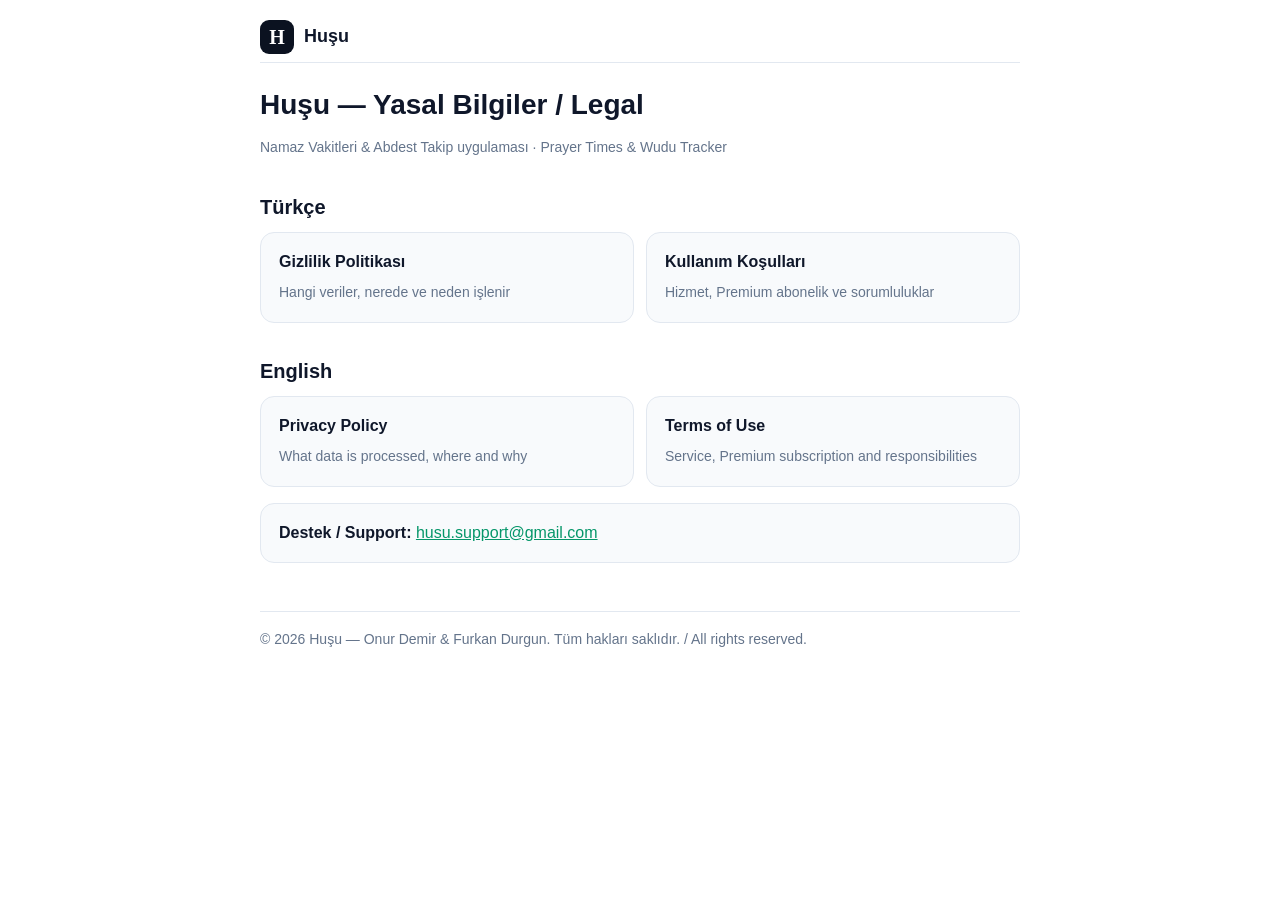
==== index.html @ 12da0893 "Add files via upload" ====
<!doctype html>
<html lang="tr">
<head>
<meta charset="utf-8">
<meta name="viewport" content="width=device-width, initial-scale=1">
<title>Huşu — Yasal Bilgiler</title>
<link rel="stylesheet" href="style.css">
</head>
<body>
<main>
  <header class="top">
    <a class="brand" href="./"><span class="mark">H</span> Huşu</a>
  </header>

  <h1>Huşu — Yasal Bilgiler / Legal</h1>
  <p class="meta">Namaz Vakitleri &amp; Abdest Takip uygulaması · Prayer Times &amp; Wudu Tracker</p>

  <h2>Türkçe</h2>
  <div class="cards">
    <a href="privacy.html"><strong>Gizlilik Politikası</strong><span>Hangi veriler, nerede ve neden işlenir</span></a>
    <a href="terms.html"><strong>Kullanım Koşulları</strong><span>Hizmet, Premium abonelik ve sorumluluklar</span></a>
  </div>

  <h2>English</h2>
  <div class="cards">
    <a href="privacy-en.html"><strong>Privacy Policy</strong><span>What data is processed, where and why</span></a>
    <a href="terms-en.html"><strong>Terms of Use</strong><span>Service, Premium subscription and responsibilities</span></a>
  </div>

  <div class="box">
    <strong>Destek / Support:</strong> <a href="mailto:husu.support@gmail.com">husu.support@gmail.com</a>
  </div>

  <footer>© 2026 Huşu — Onur Demir &amp; Furkan Durgun. Tüm hakları saklıdır. / All rights reserved.</footer>
</main>
</body>
</html>
---- style.css ----
:root {
  --bg: #ffffff;
  --card: #f8fafc;
  --text: #0f172a;
  --muted: #64748b;
  --border: #e2e8f0;
  --primary: #059669;
  --accent: #f59e0b;
}
@media (prefers-color-scheme: dark) {
  :root {
    --bg: #0b1220;
    --card: #111a2e;
    --text: #f8fafc;
    --muted: #8a94a6;
    --border: rgba(255, 255, 255, 0.1);
    --primary: #34d399;
    --accent: #fbbf24;
  }
}
* { box-sizing: border-box; }
html, body { margin: 0; padding: 0; }
body {
  background: var(--bg);
  color: var(--text);
  font: 16px/1.65 -apple-system, "Segoe UI", Roboto, "Helvetica Neue", Arial, sans-serif;
  padding: 0 16px 64px;
}
main { max-width: 760px; margin: 0 auto; }
header.top {
  display: flex; align-items: center; justify-content: space-between; gap: 12px;
  padding: 20px 0 8px; border-bottom: 1px solid var(--border); margin-bottom: 24px;
}
.brand { display: flex; align-items: center; gap: 10px; text-decoration: none; color: var(--text); font-weight: 700; font-size: 18px; }
.brand .mark {
  width: 34px; height: 34px; border-radius: 9px; background: #0b1220; color: #fff;
  display: inline-flex; align-items: center; justify-content: center; font: 700 20px/1 Georgia, "Times New Roman", serif;
}
.lang a { color: var(--muted); text-decoration: none; font-size: 14px; margin-left: 10px; }
.lang a.on { color: var(--primary); font-weight: 600; }
h1 { font-size: 28px; line-height: 1.25; margin: 0 0 6px; }
h2 { font-size: 20px; margin: 32px 0 8px; }
h3 { font-size: 16px; margin: 20px 0 6px; }
p, li { color: var(--text); }
.meta { color: var(--muted); font-size: 14px; margin-bottom: 20px; }
.box { background: var(--card); border: 1px solid var(--border); border-radius: 14px; padding: 16px 18px; margin: 16px 0; }
ul { padding-left: 20px; }
li { margin: 4px 0; }
table { width: 100%; border-collapse: collapse; margin: 12px 0; font-size: 15px; }
th, td { text-align: left; padding: 8px 10px; border-bottom: 1px solid var(--border); vertical-align: top; }
th { color: var(--muted); font-weight: 600; font-size: 13px; text-transform: uppercase; letter-spacing: .03em; }
a { color: var(--primary); }
footer { margin-top: 48px; padding-top: 16px; border-top: 1px solid var(--border); color: var(--muted); font-size: 14px; }
.cards { display: grid; grid-template-columns: 1fr 1fr; gap: 12px; }
.cards a { display: block; background: var(--card); border: 1px solid var(--border); border-radius: 14px; padding: 16px 18px; text-decoration: none; color: var(--text); }
.cards a strong { display: block; margin-bottom: 4px; }
.cards a span { color: var(--muted); font-size: 14px; }
@media (max-width: 520px) { .cards { grid-template-columns: 1fr; } h1 { font-size: 24px; } }
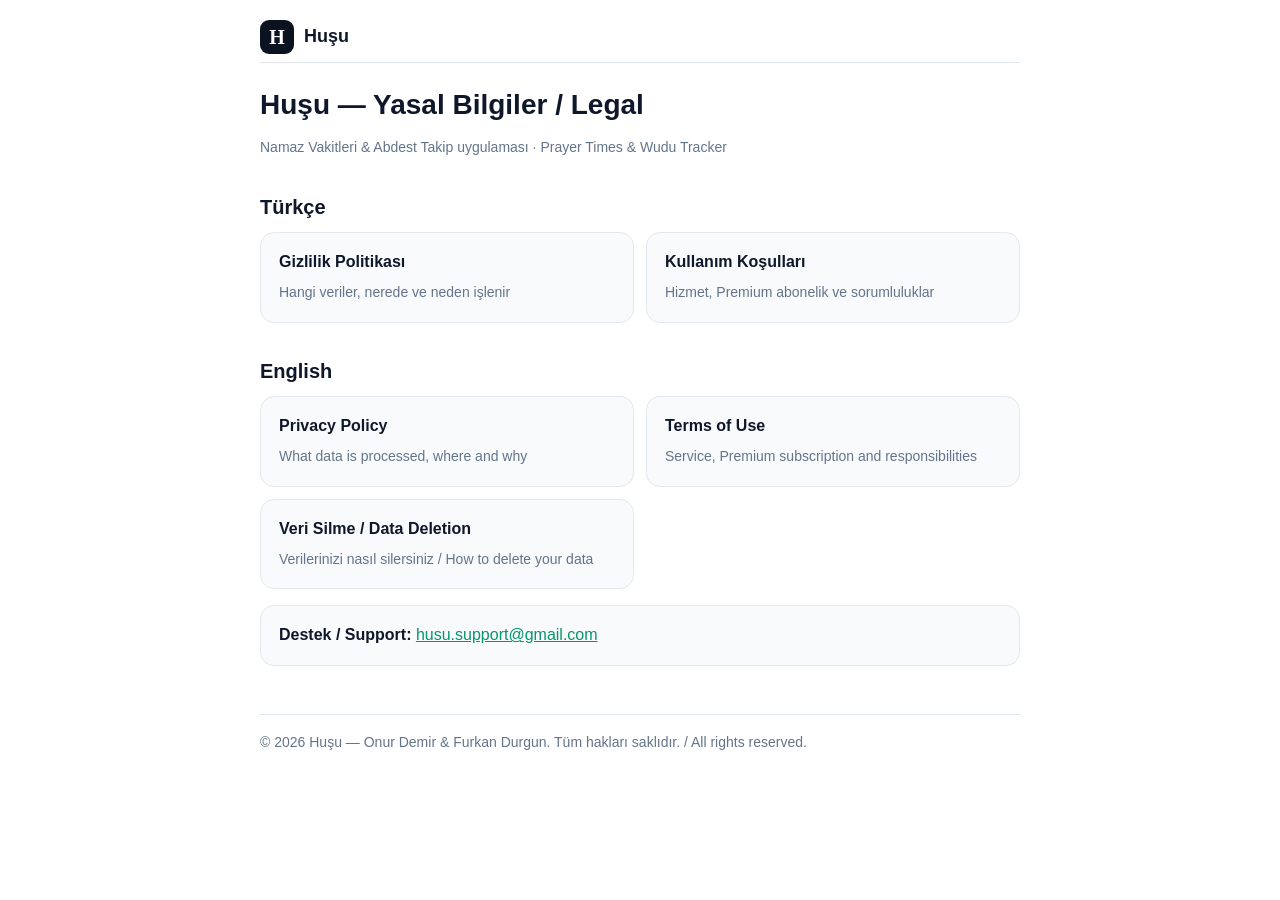
==== commit 9b4448c2: "Add files via upload" ====
--- a/index.html
+++ b/index.html
@@ -27,6 +27,10 @@
     <a href="terms-en.html"><strong>Terms of Use</strong><span>Service, Premium subscription and responsibilities</span></a>
   </div>
 
+  <div class="cards" style="margin-top:12px">
+    <a href="data-deletion.html"><strong>Veri Silme / Data Deletion</strong><span>Verilerinizi nasıl silersiniz / How to delete your data</span></a>
+  </div>
+
   <div class="box">
     <strong>Destek / Support:</strong> <a href="mailto:husu.support@gmail.com">husu.support@gmail.com</a>
   </div>
